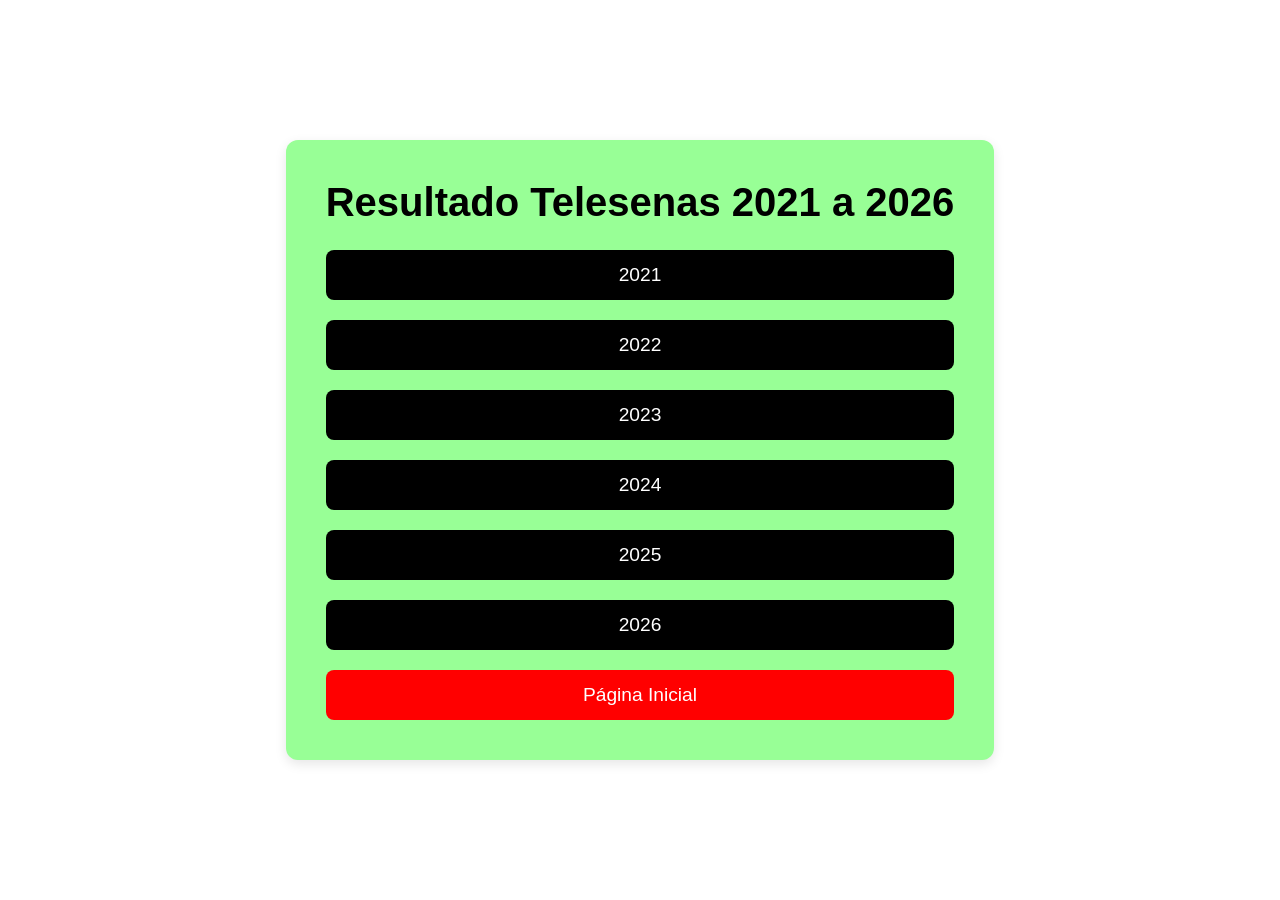
==== index.html @ f85a529e "Add files via upload" ====
<!DOCTYPE html>
<html lang="pt-br">
<head>
    <meta charset="UTF-8">
    <meta name="viewport" content="width=device-width, initial-scale=1.0">
    <title>Resultados Telesenas</title>
    <link rel="stylesheet" href="styles.css">
</head>
<body>
    <div class="container">
        <header>
            <h1>Resultado Telesenas 2021 a 2026</h1>
        </header>

        <div class="button-container">
            <a href="2021.html" target="_blank" class="button">2021</a>
	    <a href="2022.html" target="_blank" class="button">2022</a>
            <a href="2023.html" target="_blank" class="button">2023</a>
            <a href="2024.html" target="_blank" class="button">2024</a>
            <a href="2025.html" target="_blank" class="button">2025</a>
            <a href="2026.html" target="_blank" class="button">2026</a>
            <a href="index.html" target="_blank" class="button" button style="background-color: red; color: white;">Página Inicial</a>
        </div>
    </div>
</body>
</html>
---- styles.css ----
/* Reset default styles */
* {
    margin: 0;
    padding: 0;
    box-sizing: border-box;
}

body {
    font-family: 'Arial', sans-serif;
    background-image: url("fundo.jpg");
    background-size: cover;
    background-position: center;
    background-repeat: no-repeat;
    color: #333;
    display: flex;
    justify-content: center;
    align-items: center;
    min-height: 100vh;
}

/* Container */
.container {
    text-align: center;
    background-color: #98ff96;
    padding: 40px;
    border-radius: 12px;
    backdrop-filter: blur(6px);
    box-shadow: 0 4px 12px rgba(0, 0, 0, 0.1);
}

/* Título */
header h1 {
    font-size: 2.5rem;
    color: black;
    margin-bottom: 25px;
}

/* Botões */
.button-container {
    display: flex;
    flex-direction: column;
    gap: 20px;
}

.button {
    display: flex;
    align-items: center;
    justify-content: center;
    gap: 12px;
    padding: 14px 28px;
    font-size: 1.2rem;
    text-decoration: none;
    color: white;
    background-color: black;
    border-radius: 8px;
    transition: background-color 0.3s, transform 0.2s;
}

.button:hover {
    background-color: #808080;
    transform: scale(1.05);
}

.button:active {
    background-color: #003d80;
}

.icon svg {
    display: block;
}

/* Mobile */
@media (max-width: 768px) {
    .button {
        font-size: 1.1rem;
        padding: 12px 22px;
    }
}
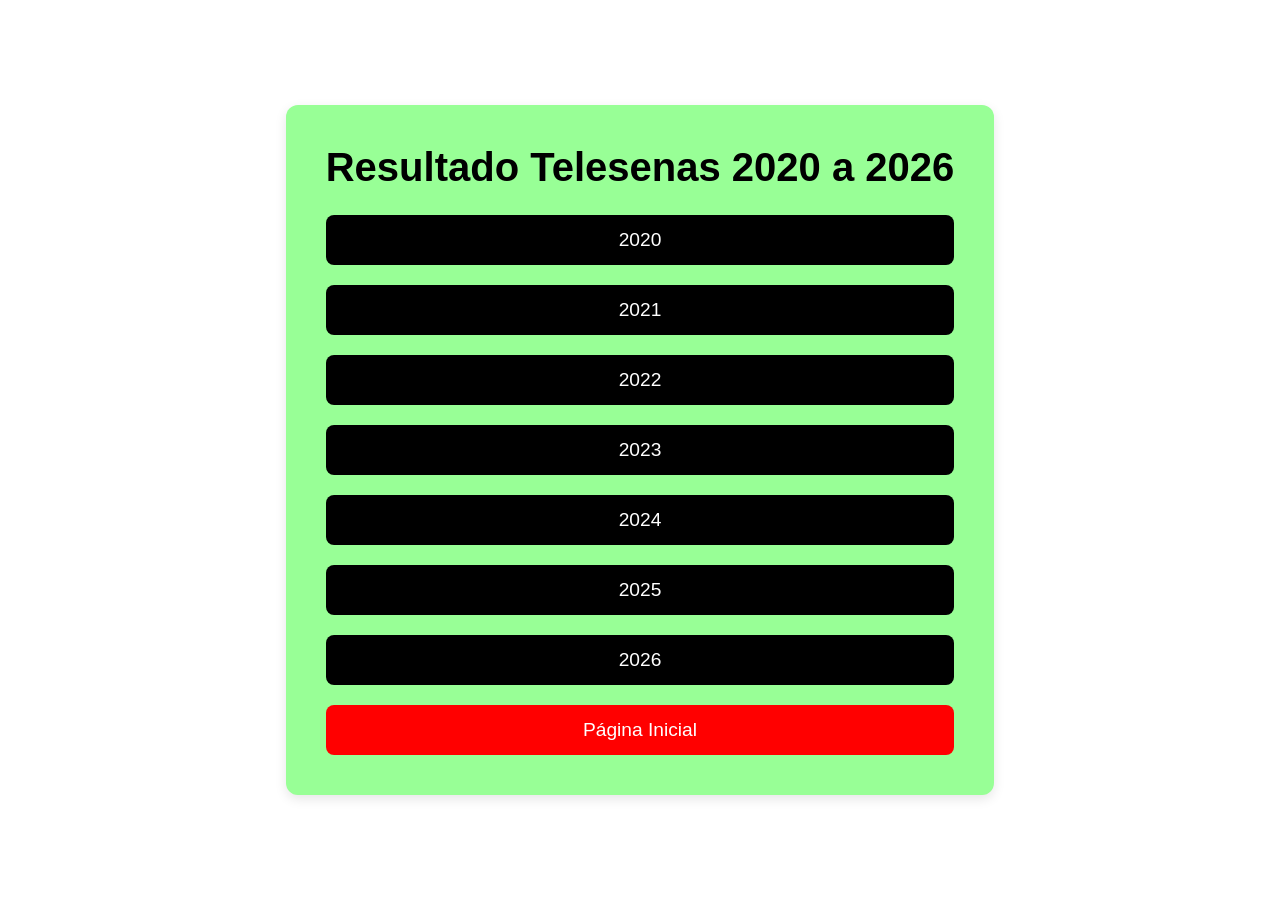
==== commit 886aa6b2: "Add files via upload" ====
--- a/index.html
+++ b/index.html
@@ -9,10 +9,11 @@
 <body>
     <div class="container">
         <header>
-            <h1>Resultado Telesenas 2021 a 2026</h1>
+            <h1>Resultado Telesenas 2020 a 2026</h1>
         </header>
 
         <div class="button-container">
+            <a href="2020.html" target="_blank" class="button">2020</a>
             <a href="2021.html" target="_blank" class="button">2021</a>
 	    <a href="2022.html" target="_blank" class="button">2022</a>
             <a href="2023.html" target="_blank" class="button">2023</a>
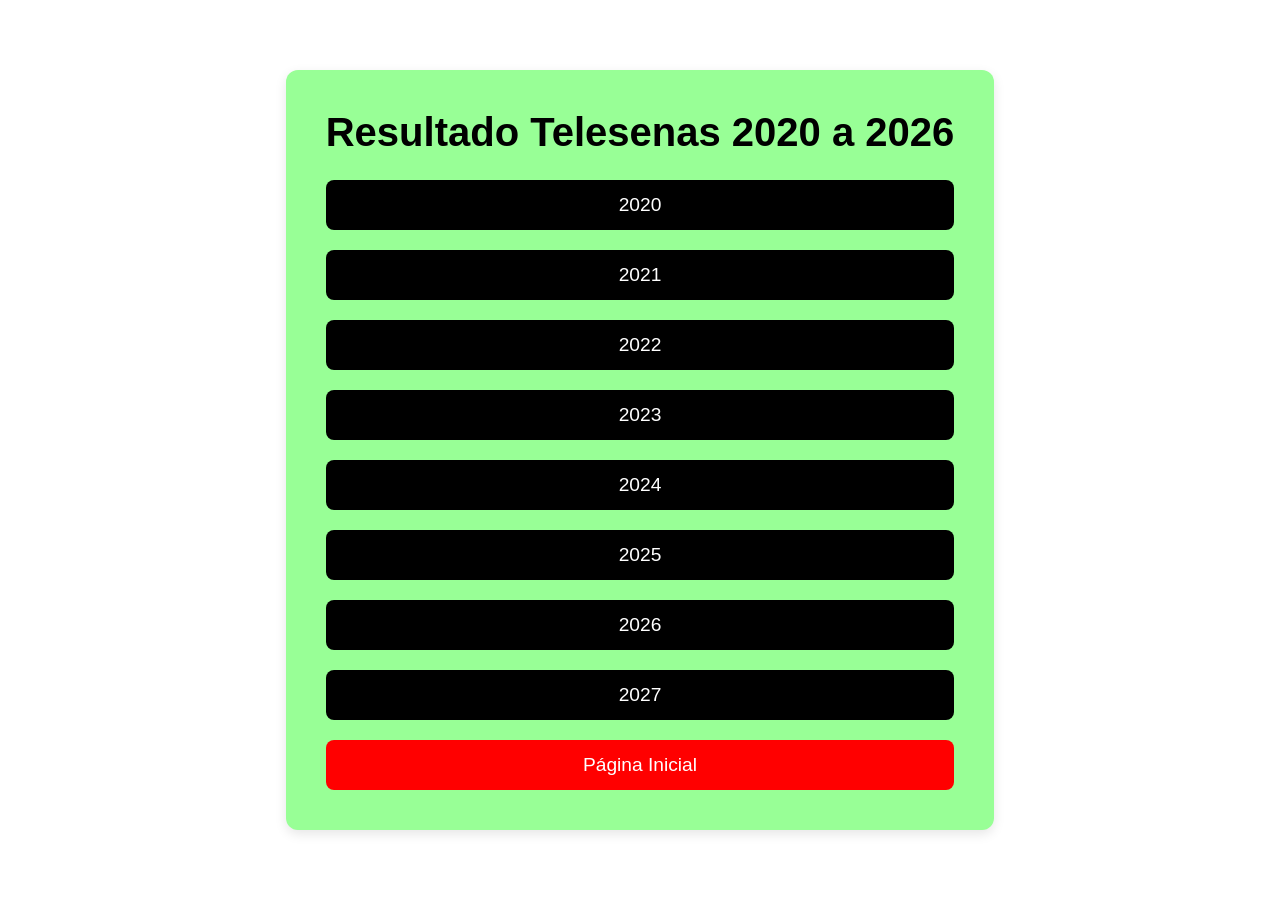
==== commit c851781a: "Add files via upload" ====
--- a/index.html
+++ b/index.html
@@ -20,6 +20,7 @@
             <a href="2024.html" target="_blank" class="button">2024</a>
             <a href="2025.html" target="_blank" class="button">2025</a>
             <a href="2026.html" target="_blank" class="button">2026</a>
+	    <a href="2027.html" target="_blank" class="button">2027</a>
             <a href="index.html" target="_blank" class="button" button style="background-color: red; color: white;">Página Inicial</a>
         </div>
     </div>
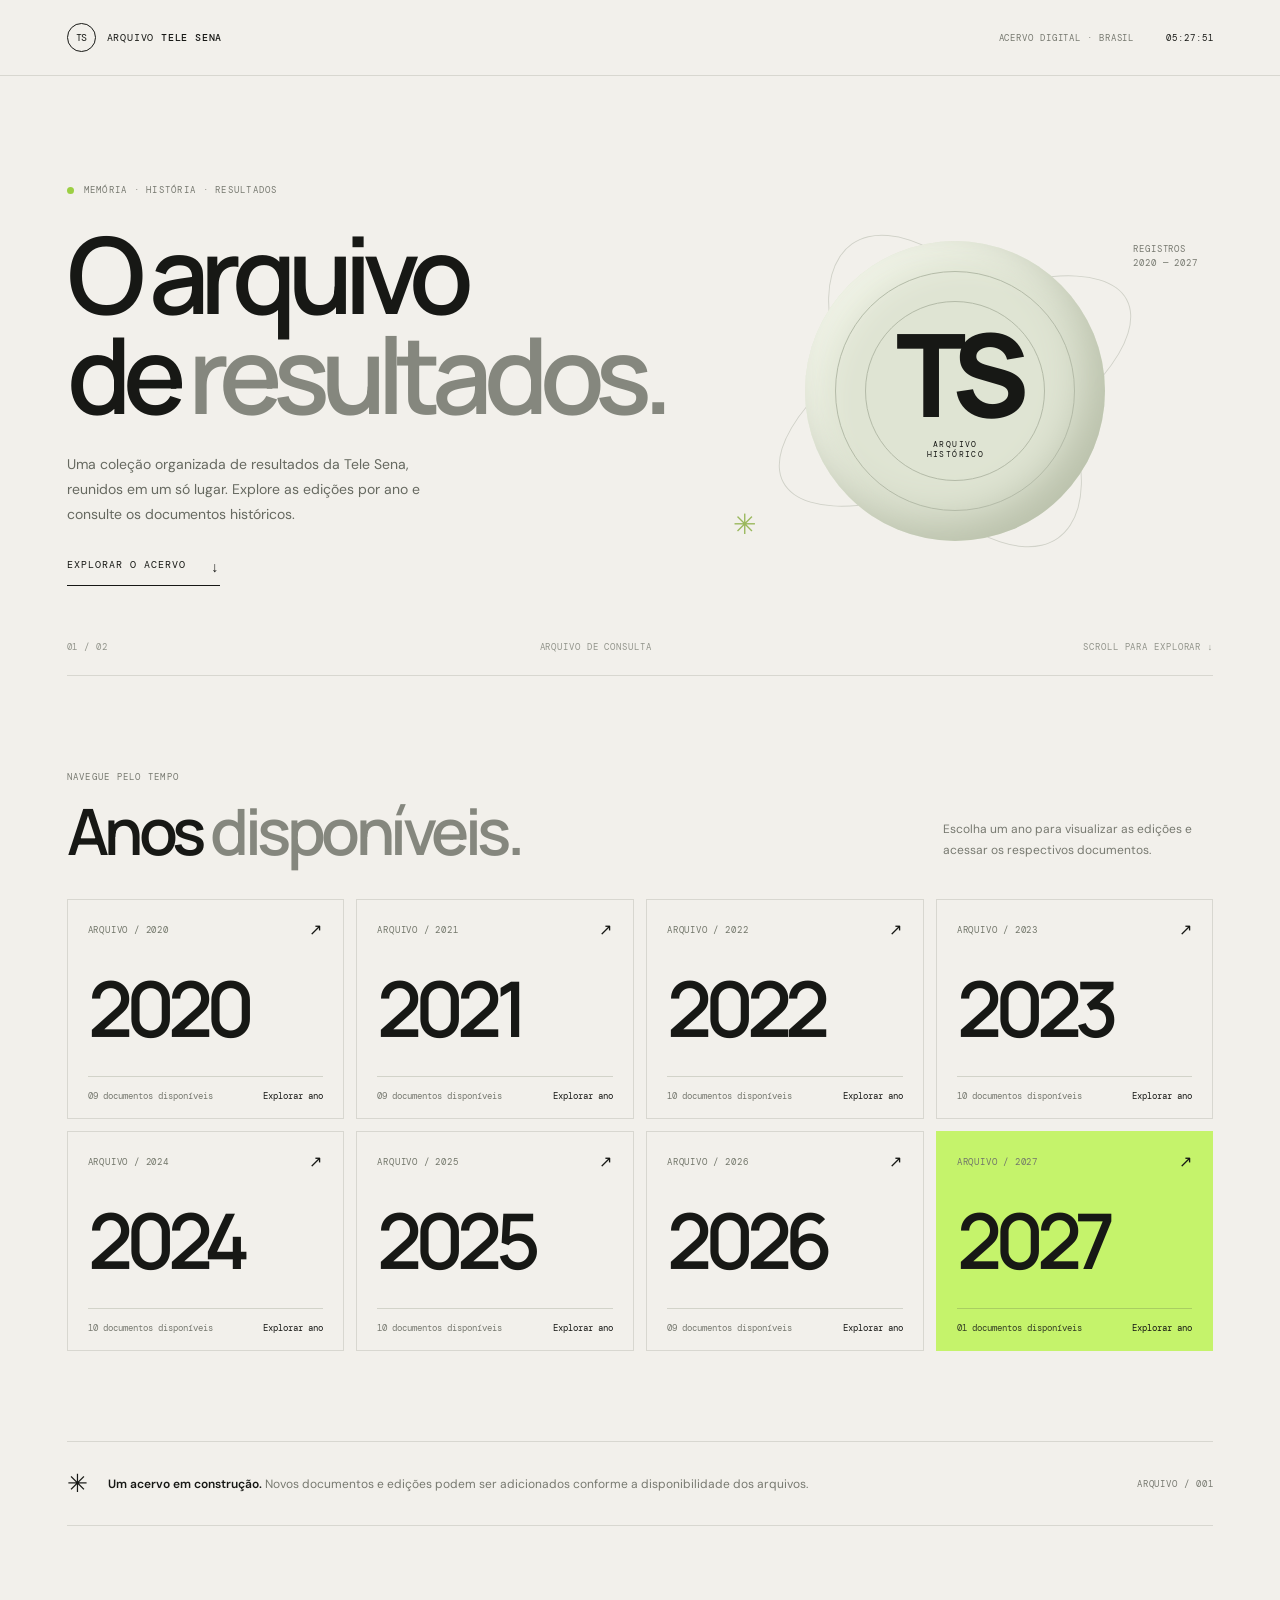
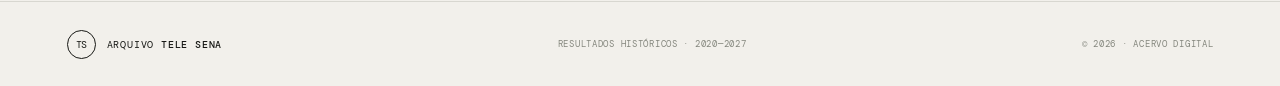
==== commit 12ba3d95: "Add files via upload" ====
--- a/index.html
+++ b/index.html
@@ -1,37 +1,31 @@
-<!DOCTYPE html>
-<html lang="pt-br">
-<head>
-    <meta charset="UTF-8">
-    <meta name="viewport" content="width=device-width, initial-scale=1.0">
-    <title>Resultados Telesenas</title>
-    <link rel="stylesheet" href="styles.css">
-</head>
-<body>
-    <div class="container">
-        <header>
-            <h1>Resultado Telesenas 2020 a 2026</h1>
-        </header>
-
-        <div class="button-container">
-            <a href="2020.html" target="_blank" class="button">2020</a>
-            <a href="2021.html" target="_blank" class="button">2021</a>
-	    <a href="2022.html" target="_blank" class="button">2022</a>
-            <a href="2023.html" target="_blank" class="button">2023</a>
-            <a href="2024.html" target="_blank" class="button">2024</a>
-            <a href="2025.html" target="_blank" class="button">2025</a>
-            <a href="2026.html" target="_blank" class="button">2026</a>
-	    <a href="2027.html" target="_blank" class="button">2027</a>
-            <a href="index.html" target="_blank" class="button" button style="background-color: red; color: white;">Página Inicial</a>
-        </div>
-    </div>
-</body>
-</html>
-
-
-
-
-
-
-
-
-
+<!DOCTYPE html>
+<html lang="pt-BR"><head><meta charset="UTF-8"><meta name="viewport" content="width=device-width, initial-scale=1.0"><meta name="theme-color" content="#f2f0eb"><meta name="description" content="Arquivo digital de resultados históricos da Tele Sena, de 2020 a 2027."><title>Arquivo Tele Sena — Resultados históricos</title><link rel="preconnect" href="https://fonts.googleapis.com"><link rel="preconnect" href="https://fonts.gstatic.com" crossorigin><link href="https://fonts.googleapis.com/css2?family=DM+Mono:wght@400;500&family=DM+Sans:wght@400;500;600;700&family=Manrope:wght@400;500;600;700;800&display=swap" rel="stylesheet"><link rel="stylesheet" href="styles.css"><script src="app.js" defer></script></head>
+<body data-page="home"><div class="topline"><a class="brand" href="index.html"><span class="brand-mark">TS</span><span>ARQUIVO <b>TELE SENA</b></span></a><div class="top-meta"><span>ACERVO DIGITAL · BRASIL</span><span class="live-clock" data-clock>--:--:--</span></div><button class="menu-button" aria-label="Abrir menu" aria-expanded="false"><span></span><span></span></button></div>
+<main class="page-shell home-shell"><section class="hero"><div class="hero-copy"><p class="eyebrow"><span class="eyebrow-dot"></span> MEMÓRIA · HISTÓRIA · RESULTADOS</p><h1>O arquivo<br>de <em>resultados.</em></h1><p class="hero-description">Uma coleção organizada de resultados da Tele Sena, reunidos em um só lugar. Explore as edições por ano e consulte os documentos históricos.</p><a class="text-link" href="#anos">EXPLORAR O ACERVO <span>↓</span></a></div><div class="hero-art" aria-hidden="true"><div class="orbit orbit-one"></div><div class="orbit orbit-two"></div><div class="hero-disc"><span>TS</span><small>ARQUIVO<br>HISTÓRICO</small></div><span class="art-caption">REGISTROS<br>2020 — 2027</span><span class="art-cross">✳</span></div><div class="hero-index"><span>01 / 02</span><span>ARQUIVO DE CONSULTA</span><span>SCROLL PARA EXPLORAR ↓</span></div></section>
+<section class="archive-section" id="anos"><div class="section-heading"><div><p class="eyebrow">NAVEGUE PELO TEMPO</p><h2>Anos <em>disponíveis.</em></h2></div><p>Escolha um ano para visualizar as edições e acessar os respectivos documentos.</p></div><div class="year-grid"><a class="year-card " href="2020.html">
+      <span class="year-card-top"><span>ARQUIVO / 2020</span><span class="year-arrow">↗</span></span>
+      <span class="year-number">2020</span><span class="year-card-bottom"><span>09 documentos disponíveis</span><span class="year-link">Explorar ano</span></span>
+    </a><a class="year-card " href="2021.html">
+      <span class="year-card-top"><span>ARQUIVO / 2021</span><span class="year-arrow">↗</span></span>
+      <span class="year-number">2021</span><span class="year-card-bottom"><span>09 documentos disponíveis</span><span class="year-link">Explorar ano</span></span>
+    </a><a class="year-card " href="2022.html">
+      <span class="year-card-top"><span>ARQUIVO / 2022</span><span class="year-arrow">↗</span></span>
+      <span class="year-number">2022</span><span class="year-card-bottom"><span>10 documentos disponíveis</span><span class="year-link">Explorar ano</span></span>
+    </a><a class="year-card " href="2023.html">
+      <span class="year-card-top"><span>ARQUIVO / 2023</span><span class="year-arrow">↗</span></span>
+      <span class="year-number">2023</span><span class="year-card-bottom"><span>10 documentos disponíveis</span><span class="year-link">Explorar ano</span></span>
+    </a><a class="year-card " href="2024.html">
+      <span class="year-card-top"><span>ARQUIVO / 2024</span><span class="year-arrow">↗</span></span>
+      <span class="year-number">2024</span><span class="year-card-bottom"><span>10 documentos disponíveis</span><span class="year-link">Explorar ano</span></span>
+    </a><a class="year-card " href="2025.html">
+      <span class="year-card-top"><span>ARQUIVO / 2025</span><span class="year-arrow">↗</span></span>
+      <span class="year-number">2025</span><span class="year-card-bottom"><span>10 documentos disponíveis</span><span class="year-link">Explorar ano</span></span>
+    </a><a class="year-card " href="2026.html">
+      <span class="year-card-top"><span>ARQUIVO / 2026</span><span class="year-arrow">↗</span></span>
+      <span class="year-number">2026</span><span class="year-card-bottom"><span>09 documentos disponíveis</span><span class="year-link">Explorar ano</span></span>
+    </a><a class="year-card featured" href="2027.html">
+      <span class="year-card-top"><span>ARQUIVO / 2027</span><span class="year-arrow">↗</span></span>
+      <span class="year-number">2027</span><span class="year-card-bottom"><span>01 documentos disponíveis</span><span class="year-link">Explorar ano</span></span>
+    </a></div></section>
+<section class="note-strip"><span class="note-mark">✳</span><p><b>Um acervo em construção.</b> Novos documentos e edições podem ser adicionados conforme a disponibilidade dos arquivos.</p><span class="note-index">ARQUIVO / 001</span></section></main>
+<footer class="site-footer"><a class="brand" href="index.html"><span class="brand-mark">TS</span><span>ARQUIVO <b>TELE SENA</b></span></a><span>RESULTADOS HISTÓRICOS · 2020—2027</span><span>© 2026 · ACERVO DIGITAL</span></footer></body></html>
--- a/styles.css
+++ b/styles.css
@@ -1,79 +1,2 @@
-/* Reset default styles */
-* {
-    margin: 0;
-    padding: 0;
-    box-sizing: border-box;
-}
-
-body {
-    font-family: 'Arial', sans-serif;
-    background-image: url("fundo.jpg");
-    background-size: cover;
-    background-position: center;
-    background-repeat: no-repeat;
-    color: #333;
-    display: flex;
-    justify-content: center;
-    align-items: center;
-    min-height: 100vh;
-}
-
-/* Container */
-.container {
-    text-align: center;
-    background-color: #98ff96;
-    padding: 40px;
-    border-radius: 12px;
-    backdrop-filter: blur(6px);
-    box-shadow: 0 4px 12px rgba(0, 0, 0, 0.1);
-}
-
-/* Título */
-header h1 {
-    font-size: 2.5rem;
-    color: black;
-    margin-bottom: 25px;
-}
-
-/* Botões */
-.button-container {
-    display: flex;
-    flex-direction: column;
-    gap: 20px;
-}
-
-.button {
-    display: flex;
-    align-items: center;
-    justify-content: center;
-    gap: 12px;
-    padding: 14px 28px;
-    font-size: 1.2rem;
-    text-decoration: none;
-    color: white;
-    background-color: black;
-    border-radius: 8px;
-    transition: background-color 0.3s, transform 0.2s;
-}
-
-.button:hover {
-    background-color: #808080;
-    transform: scale(1.05);
-}
-
-.button:active {
-    background-color: #003d80;
-}
-
-.icon svg {
-    display: block;
-}
-
-/* Mobile */
-@media (max-width: 768px) {
-    .button {
-        font-size: 1.1rem;
-        padding: 12px 22px;
-    }
-}
-
+:root{--paper:#f2f0eb;--ink:#171815;--muted:#777970;--line:#d8d7d0;--accent:#c5f36b;--mono:'DM Mono',monospace;--sans:'DM Sans',sans-serif;--display:'Manrope',sans-serif}*{box-sizing:border-box}html{scroll-behavior:smooth}body{margin:0;background:var(--paper);color:var(--ink);font-family:var(--sans);-webkit-font-smoothing:antialiased}a{color:inherit;text-decoration:none}.topline{height:76px;padding:0 5.2vw;border-bottom:1px solid var(--line);display:flex;align-items:center;justify-content:space-between}.brand{display:inline-flex;align-items:center;gap:11px;font:10px var(--mono);letter-spacing:.08em}.brand b{font-weight:500}.brand-mark{width:29px;height:29px;border:1px solid var(--ink);border-radius:50%;display:grid;place-items:center;font:10px var(--mono);letter-spacing:-.08em}.top-meta{display:flex;align-items:center;gap:32px;color:var(--muted);font:9px var(--mono);letter-spacing:.1em}.live-clock{color:var(--ink)}.menu-button{display:none;background:none;border:0}.page-shell{width:min(1440px,89.6vw);margin:0 auto}.home-shell{padding-top:80px}.hero{min-height:520px;display:grid;grid-template-columns:1.1fr .9fr;position:relative;border-bottom:1px solid var(--line);padding:28px 0 78px}.hero-copy{z-index:1}.eyebrow{font:9px var(--mono);letter-spacing:.14em;color:var(--muted);display:flex;align-items:center;gap:10px;margin:0 0 28px}.eyebrow-dot{width:7px;height:7px;border-radius:50%;background:#9ccf43;display:inline-block}.hero h1,.page-heading h1{font:600 clamp(64px,8.3vw,124px)/.94 var(--display);letter-spacing:-.085em;margin:0}.hero h1 em,.page-heading h1 em,.section-heading h2 em{font-style:normal;color:#85877e}.hero-description{max-width:390px;color:#666960;font-size:14px;line-height:1.8;margin:28px 0 25px}.text-link{font:10px var(--mono);letter-spacing:.1em;border-bottom:1px solid var(--ink);padding-bottom:9px;display:inline-flex;gap:25px}.text-link span{font-size:14px}.hero-art{position:relative;min-height:390px;display:grid;place-items:center}.hero-disc{width:min(300px,65%);aspect-ratio:1;border-radius:50%;background:#dfe4d3;display:flex;flex-direction:column;align-items:center;justify-content:center;position:relative;z-index:1;box-shadow:inset -18px -18px 40px #b9c0aa,inset 12px 12px 35px #f6f8ee}.hero-disc:before,.hero-disc:after{content:'';position:absolute;border:1px solid #b4bba8;border-radius:50%;inset:10%}.hero-disc:after{inset:20%}.hero-disc>span{font:800 clamp(65px,9vw,120px)/.9 var(--display);letter-spacing:-.12em}.hero-disc small{font:8px var(--mono);letter-spacing:.17em;text-align:center;margin-top:13px}.orbit{position:absolute;border:1px solid #d1d2c9;border-radius:50%;width:390px;height:160px;transform:rotate(-28deg)}.orbit-two{transform:rotate(55deg);width:360px;height:180px}.art-caption{position:absolute;right:3%;top:14%;font:9px/1.6 var(--mono);letter-spacing:.1em;color:var(--muted)}.art-cross{position:absolute;left:7%;bottom:13%;font-size:28px;color:#9ab85c}.hero-index{position:absolute;bottom:22px;left:0;right:0;display:flex;justify-content:space-between;color:#92948b;font:9px var(--mono);letter-spacing:.1em}.archive-section{padding:95px 0 90px}.section-heading{display:flex;justify-content:space-between;align-items:end;margin-bottom:36px}.section-heading .eyebrow{margin-bottom:16px}.section-heading h2{font:600 clamp(36px,5vw,64px)/1 var(--display);letter-spacing:-.07em;margin:0}.section-heading>p{font-size:12px;line-height:1.7;color:var(--muted);max-width:270px;margin:0 0 3px}.year-grid{display:grid;grid-template-columns:repeat(4,1fr);gap:12px}.year-card{min-height:220px;border:1px solid var(--line);padding:19px 20px 16px;display:flex;flex-direction:column;justify-content:space-between;transition:background .25s,border-color .25s,transform .25s}.year-card:hover{background:#e8e9df;border-color:#b9bcb0;transform:translateY(-3px)}.year-card.featured{background:var(--accent);border-color:var(--accent)}.year-card-top,.year-card-bottom{display:flex;justify-content:space-between;align-items:center;font:9px var(--mono);letter-spacing:.09em}.year-card-top{color:#72766a}.year-arrow{font-size:16px;color:var(--ink)}.year-number{font:600 clamp(54px,6vw,82px)/.9 var(--display);letter-spacing:-.09em}.year-card-bottom{border-top:1px solid #d2d3c9;padding-top:13px;color:#777970;letter-spacing:0}.featured .year-card-bottom{border-color:#a9ce61;color:#333c25}.year-link{color:var(--ink)}.note-strip{border-top:1px solid var(--line);border-bottom:1px solid var(--line);padding:25px 0;display:flex;align-items:center;gap:20px;margin-bottom:75px}.note-mark{font-size:25px}.note-strip p{font-size:12px;color:var(--muted);margin:0;flex:1}.note-strip p b{color:var(--ink);font-weight:600}.note-index{font:9px var(--mono);letter-spacing:.1em;color:var(--muted)}.breadcrumbs{display:flex;gap:12px;align-items:center;padding:28px 0;color:#888a80;font:9px var(--mono);letter-spacing:.1em}.breadcrumbs a:hover{color:var(--ink)}.page-heading{display:flex;justify-content:space-between;align-items:end;padding:50px 0 65px;border-bottom:1px solid var(--line)}.page-heading .eyebrow{margin-bottom:25px}.page-heading h1{font-size:clamp(66px,9vw,122px)}.intro{max-width:290px;font-size:13px;line-height:1.8;color:var(--muted);margin:0 0 8px}.section-bar{display:flex;align-items:center;justify-content:space-between;padding:27px 0}.section-kicker{font:9px var(--mono);letter-spacing:.12em}.result-count{font:9px var(--mono);color:var(--muted);margin-left:15px}.toolbar{display:flex;align-items:center;gap:20px}.search-box{display:flex;align-items:center;gap:8px;border-bottom:1px solid #b9bbb1;padding:7px 0}.search-box>span{font-size:18px;color:var(--muted)}.search-box input{width:150px;border:0;outline:0;background:transparent;font:11px var(--sans);color:var(--ink)}.search-box input::placeholder{color:#999b92}.view-switch{display:flex;border:1px solid var(--line);padding:3px;gap:2px}.view-btn{background:transparent;border:0;padding:7px 11px;color:var(--muted);font:9px var(--mono);cursor:pointer}.view-btn.active{background:var(--ink);color:white}.work-grid{display:grid;grid-template-columns:repeat(3,1fr);gap:10px}.work-card{position:relative;min-height:205px;background:#e9e8e1;border:1px solid #e2e0d8;padding:17px 18px;display:flex;flex-direction:column;align-items:flex-start;transition:background .2s,border-color .2s,transform .2s}.work-card[href]:hover{background:#e1e4d8;border-color:#c4c8b9;transform:translateY(-2px)}.card-index{font:9px var(--mono);color:#8a8c82}.card-symbol{position:absolute;right:18px;top:13px;font-size:18px;color:#777970}.card-title{font:600 23px/1.15 var(--display);letter-spacing:-.05em;margin-top:31px}.card-meta{font:9px var(--mono);color:#85877e;margin-top:8px}.card-action{margin-top:auto;padding-top:20px;width:100%;display:flex;justify-content:space-between;align-items:center;font:9px var(--mono);color:#55584f}.card-action span{font-size:14px}.work-card.unavailable{opacity:.48;background:transparent;border-style:dashed}.work-card.unavailable .card-action{color:#8b6558}.work-grid.list-view{grid-template-columns:1fr;gap:0}.work-grid.list-view .work-card{min-height:76px;display:grid;grid-template-columns:48px 1fr 1fr 180px;align-items:center;padding:15px 18px;border-width:0 0 1px;background:transparent}.work-grid.list-view .card-title{margin:0;font-size:17px}.work-grid.list-view .card-meta{margin:0}.work-grid.list-view .card-action{padding:0}.work-grid.list-view .card-symbol{right:18px;top:26px}.empty-state{padding:50px 0;text-align:center;color:var(--muted);font-size:13px}.year-navigation{display:flex;justify-content:space-between;padding:32px 0 75px;font:10px var(--mono);color:#62655c}.year-navigation a:hover{color:var(--ink)}.year-navigation a[aria-disabled="true"]{opacity:.25;pointer-events:none}.site-footer{min-height:85px;padding:20px 5.2vw;border-top:1px solid var(--line);display:flex;justify-content:space-between;align-items:center;color:#85877e;font:9px var(--mono);letter-spacing:.08em}.site-footer .brand{color:var(--ink)}
+@media(max-width:900px){.year-grid{grid-template-columns:repeat(2,1fr)}.work-grid{grid-template-columns:repeat(2,1fr)}.hero{grid-template-columns:1fr .8fr}.hero-art{transform:scale(.85)}.page-heading{gap:30px}.intro{max-width:240px}}@media(max-width:620px){.topline{height:65px;padding:0 5vw}.top-meta span:first-child{display:none}.top-meta{margin-left:auto;margin-right:17px}.menu-button{display:flex;flex-direction:column;gap:5px;padding:8px}.menu-button span{width:19px;height:1px;background:var(--ink)}.page-shell{width:90vw}.home-shell{padding-top:42px}.hero{display:flex;flex-direction:column;min-height:unset;padding:25px 0 65px}.hero h1{font-size:clamp(62px,17vw,90px)}.hero-description{font-size:13px;max-width:330px}.hero-art{min-height:280px;transform:none;margin-top:15px}.hero-disc{width:205px}.orbit{width:280px;height:120px}.orbit-two{width:260px;height:130px}.art-caption{right:3%;top:9%}.hero-index{font-size:7px}.section-heading{display:block}.section-heading>p{margin-top:18px}.archive-section{padding:65px 0}.year-grid{gap:8px}.year-card{min-height:160px;padding:13px}.year-card-top,.year-card-bottom{font-size:8px}.year-number{font-size:54px}.year-card-bottom{display:block;line-height:1.8}.year-link{display:block}.note-strip{gap:12px;margin-bottom:50px}.note-strip p{font-size:11px}.note-index{display:none}.breadcrumbs{padding:22px 0}.page-heading{display:block;padding:30px 0 38px}.page-heading h1{font-size:clamp(68px,18vw,96px)}.intro{margin-top:25px;max-width:330px}.section-bar{align-items:flex-start;gap:18px;flex-direction:column}.toolbar{width:100%;justify-content:space-between}.search-box{flex:1}.search-box input{width:100%}.work-grid{grid-template-columns:1fr 1fr;gap:7px}.work-card{min-height:168px;padding:13px}.card-title{font-size:18px;margin-top:27px}.card-meta,.card-action{font-size:8px}.work-grid.list-view .work-card{grid-template-columns:30px 1fr 95px;gap:7px;min-height:70px;padding:12px 8px}.work-grid.list-view .card-meta{display:none}.work-grid.list-view .card-title{font-size:14px}.work-grid.list-view .card-action{font-size:8px}.work-grid.list-view .card-symbol{display:none}.year-navigation{font-size:8px;gap:10px}.site-footer{padding:20px 5vw;gap:12px;flex-wrap:wrap}.site-footer>span:nth-child(2){display:none}.site-footer>span:last-child{font-size:8px}}@media(prefers-reduced-motion:reduce){*{scroll-behavior:auto!important;transition:none!important}}
